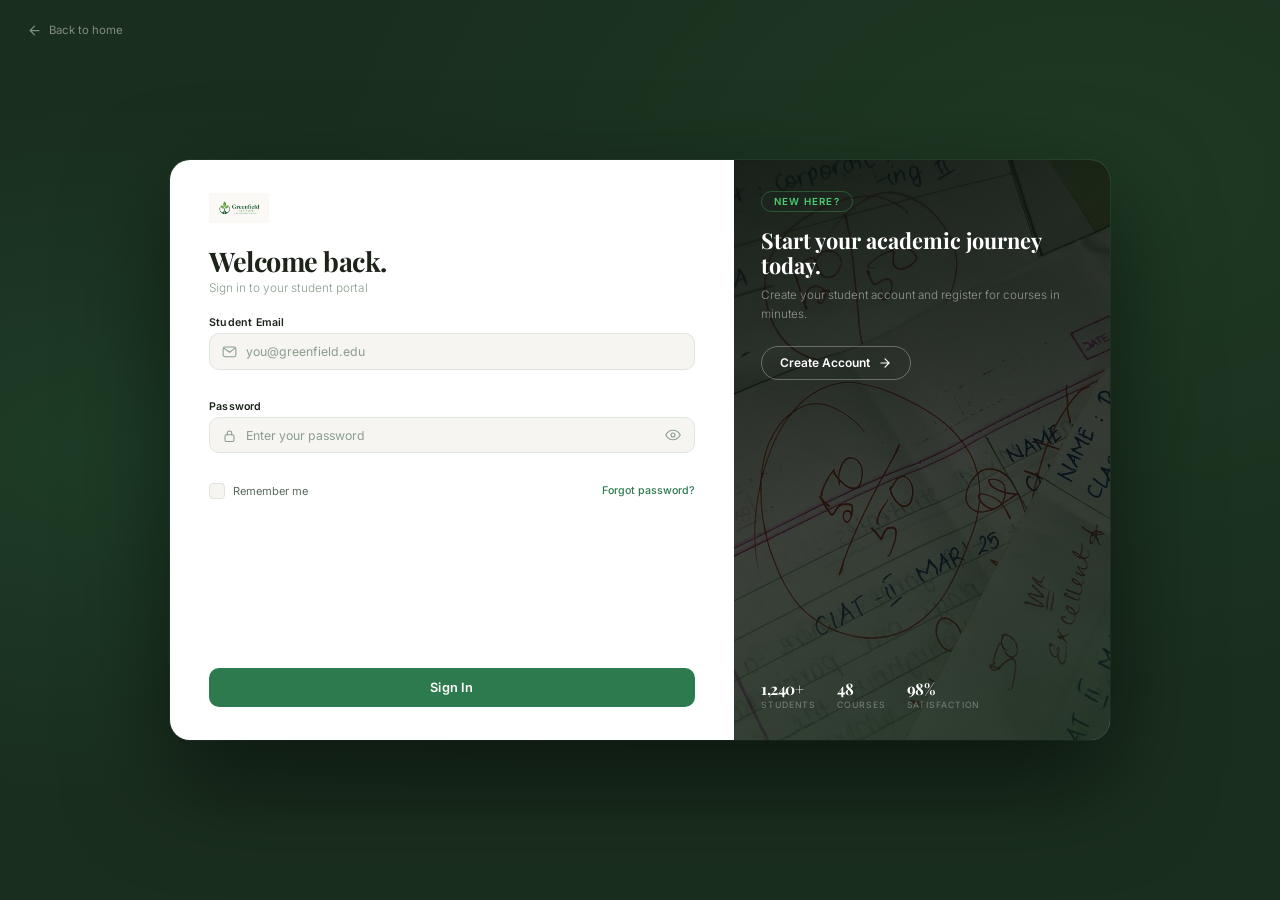
==== login.html @ 72e385e0 "first commit" ====
<!DOCTYPE html>
<html lang="en">
<head>
  <meta charset="UTF-8"/>
  <meta name="viewport" content="width=device-width, initial-scale=1.0"/>
  <title>Sign In &mdash; Greenfield Institute</title>
  <link rel="preconnect" href="https://fonts.googleapis.com">
  <link rel="preconnect" href="https://fonts.gstatic.com" crossorigin>
  <link href="https://fonts.googleapis.com/css2?family=Playfair+Display:ital,wght@0,600;0,700;1,600&family=Inter:wght@300;400;500;600&display=swap" rel="stylesheet">
  <link rel="stylesheet" href="css/auth.css"/>
</head>
<body>

  <a href="index.html" class="back-home">
    <svg width="15" height="15" viewBox="0 0 24 24" fill="none" stroke="currentColor" stroke-width="2" stroke-linecap="round" stroke-linejoin="round">
      <path d="M19 12H5M12 5l-7 7 7 7"/>
    </svg>
    Back to home
  </a>

  <div class="auth-shell">

    <div class="auth-slider" id="authSlider">

      <!-- LOGIN PANEL -->
      <div class="auth-pane pane-login">

        <div class="form-side">
          <a href="index.html" class="auth-logo">
            <img src="images/logo.png" alt="Greenfield Institute" class="auth-logo-img"/>
          </a>

          <div class="form-body">
            <h1 class="form-title">Welcome back.</h1>
            <p class="form-sub">Sign in to your student portal</p>

            <form class="auth-form" id="loginForm" action="php/login.php" method="POST" novalidate>

              <div class="field-group">
                <label for="loginEmail">Student Email</label>
                <div class="field-wrap">
                  <svg class="field-icon" viewBox="0 0 20 20" fill="none">
                    <path d="M2.5 5.5L10 11L17.5 5.5" stroke="currentColor" stroke-width="1.4" stroke-linecap="round"/>
                    <rect x="1.5" y="4" width="17" height="13" rx="2.5" stroke="currentColor" stroke-width="1.4"/>
                  </svg>
                  <input type="email" id="loginEmail" name="email" placeholder="you@greenfield.edu" autocomplete="email" required/>
                </div>
                <span class="field-error" id="loginEmailErr"></span>
              </div>

              <div class="field-group">
                <label for="loginPass">Password</label>
                <div class="field-wrap">
                  <svg class="field-icon" viewBox="0 0 20 20" fill="none">
                    <rect x="4" y="9" width="12" height="9" rx="2" stroke="currentColor" stroke-width="1.4"/>
                    <path d="M7 9V7C7 5.34 8.34 4 10 4C11.66 4 13 5.34 13 7V9" stroke="currentColor" stroke-width="1.4" stroke-linecap="round"/>
                  </svg>
                  <input type="password" id="loginPass" name="password" placeholder="Enter your password" autocomplete="current-password" required/>
                  <button type="button" class="toggle-pass" data-target="loginPass" aria-label="Show password">
                    <svg class="eye-show" viewBox="0 0 20 20" fill="none"><path d="M1 10C1 10 4 4 10 4C16 4 19 10 19 10C19 10 16 16 10 16C4 16 1 10 1 10Z" stroke="currentColor" stroke-width="1.4"/><circle cx="10" cy="10" r="2.5" stroke="currentColor" stroke-width="1.4"/></svg>
                    <svg class="eye-hide" viewBox="0 0 20 20" fill="none" style="display:none"><path d="M2 2L18 18M8.5 8.6C8.18 8.94 8 9.45 8 10C8 11.1 8.9 12 10 12C10.55 12 11.06 11.82 11.4 11.5M4.5 5.5C2.56 6.96 1 10 1 10C1 10 4 16 10 16C11.75 16 13.32 15.38 14.62 14.46" stroke="currentColor" stroke-width="1.4" stroke-linecap="round"/><path d="M16.5 13C17.9 11.64 19 10 19 10C19 10 16 4 10 4C9.13 4 8.31 4.14 7.55 4.4" stroke="currentColor" stroke-width="1.4" stroke-linecap="round"/></svg>
                  </button>
                </div>
                <span class="field-error" id="loginPassErr"></span>
              </div>

              <div class="form-row">
                <label class="check-label">
                  <input type="checkbox" name="remember"/>
                  <span class="check-box"></span>
                  Remember me
                </label>
                <a href="#" class="forgot-link">Forgot password?</a>
              </div>

              <div class="server-msg" id="loginServerMsg" style="display:none"></div>

              <button type="submit" class="btn-submit" id="loginBtn">
                <span class="btn-label">Sign In</span>
                <span class="btn-spinner" style="display:none">
                  <svg viewBox="0 0 24 24" fill="none" stroke="currentColor" stroke-width="2.5"><path d="M12 2v4M12 18v4M4.93 4.93l2.83 2.83M16.24 16.24l2.83 2.83M2 12h4M18 12h4M4.93 19.07l2.83-2.83M16.24 7.76l2.83-2.83"/></svg>
                </span>
              </button>

            </form>
          </div>
        </div>

        <div class="image-side" style="background-image:url('images/image6.jpg')">
          <div class="image-overlay"></div>
          <div class="image-content">
            <div class="image-tag">New here?</div>
            <h2>Start your academic journey today.</h2>
            <p>Create your student account and register for courses in minutes.</p>
            <button class="btn-slide" id="goRegister">
              Create Account
              <svg width="14" height="14" viewBox="0 0 24 24" fill="none" stroke="currentColor" stroke-width="2" stroke-linecap="round"><path d="M5 12h14M12 5l7 7-7 7"/></svg>
            </button>
          </div>
          <div class="image-stats">
            <div class="istat"><strong>1,240+</strong><span>Students</span></div>
            <div class="istat"><strong>48</strong><span>Courses</span></div>
            <div class="istat"><strong>98%</strong><span>Satisfaction</span></div>
          </div>
        </div>

      </div>

      <!-- REGISTER PANEL -->
      <div class="auth-pane pane-register">

        <div class="image-side image-side-left" style="background-image:url('images/image8.jpg')">
          <div class="image-overlay"></div>
          <div class="image-content">
            <div class="image-tag">Already enrolled?</div>
            <h2>Sign back in and pick up where you left off.</h2>
            <p>Your courses, your schedule, your progress — all waiting for you.</p>
            <button class="btn-slide" id="goLogin">
              Sign In
              <svg width="14" height="14" viewBox="0 0 24 24" fill="none" stroke="currentColor" stroke-width="2" stroke-linecap="round"><path d="M5 12h14M12 5l7 7-7 7"/></svg>
            </button>
          </div>
          <div class="image-stats">
            <div class="istat"><strong>48</strong><span>Courses</span></div>
            <div class="istat"><strong>12</strong><span>Departments</span></div>
            <div class="istat"><strong>Free</strong><span>To join</span></div>
          </div>
        </div>

        <div class="form-side">
          <a href="index.html" class="auth-logo">
            <img src="images/logo.png" alt="Greenfield Institute" class="auth-logo-img"/>
          </a>

          <div class="form-body">
            <h1 class="form-title">Create account.</h1>
            <p class="form-sub">Join the Greenfield student portal</p>

            <form class="auth-form" id="registerForm" action="php/register.php" method="POST" novalidate>

              <div class="fields-row">
                <div class="field-group">
                  <label for="regFirst">First Name</label>
                  <div class="field-wrap">
                    <svg class="field-icon" viewBox="0 0 20 20" fill="none"><circle cx="10" cy="7" r="3.5" stroke="currentColor" stroke-width="1.4"/><path d="M3 17C3 13.69 6.13 11 10 11C13.87 11 17 13.69 17 17" stroke="currentColor" stroke-width="1.4" stroke-linecap="round"/></svg>
                    <input type="text" id="regFirst" name="first_name" placeholder="James" autocomplete="given-name" required/>
                  </div>
                  <span class="field-error" id="regFirstErr"></span>
                </div>
                <div class="field-group">
                  <label for="regLast">Last Name</label>
                  <div class="field-wrap">
                    <svg class="field-icon" viewBox="0 0 20 20" fill="none"><circle cx="10" cy="7" r="3.5" stroke="currentColor" stroke-width="1.4"/><path d="M3 17C3 13.69 6.13 11 10 11C13.87 11 17 13.69 17 17" stroke="currentColor" stroke-width="1.4" stroke-linecap="round"/></svg>
                    <input type="text" id="regLast" name="last_name" placeholder="Mutua" autocomplete="family-name" required/>
                  </div>
                  <span class="field-error" id="regLastErr"></span>
                </div>
              </div>

              <div class="field-group">
                <label for="regEmail">Student Email</label>
                <div class="field-wrap">
                  <svg class="field-icon" viewBox="0 0 20 20" fill="none"><path d="M2.5 5.5L10 11L17.5 5.5" stroke="currentColor" stroke-width="1.4" stroke-linecap="round"/><rect x="1.5" y="4" width="17" height="13" rx="2.5" stroke="currentColor" stroke-width="1.4"/></svg>
                  <input type="email" id="regEmail" name="email" placeholder="you@greenfield.edu" autocomplete="email" required/>
                </div>
                <span class="field-error" id="regEmailErr"></span>
              </div>

              <div class="field-group">
                <label for="regStudentId">Student ID</label>
                <div class="field-wrap">
                  <svg class="field-icon" viewBox="0 0 20 20" fill="none"><rect x="2" y="4" width="16" height="13" rx="2.5" stroke="currentColor" stroke-width="1.4"/><path d="M5 8.5H9M5 11.5H12" stroke="currentColor" stroke-width="1.4" stroke-linecap="round"/><circle cx="14" cy="10" r="2" stroke="currentColor" stroke-width="1.3"/></svg>
                  <input type="text" id="regStudentId" name="student_id" placeholder="SCM211-XXXX/YYYY" required/>
                </div>
                <span class="field-error" id="regStudentIdErr"></span>
              </div>

              <div class="field-group">
                <label for="regPass">Password</label>
                <div class="field-wrap">
                  <svg class="field-icon" viewBox="0 0 20 20" fill="none"><rect x="4" y="9" width="12" height="9" rx="2" stroke="currentColor" stroke-width="1.4"/><path d="M7 9V7C7 5.34 8.34 4 10 4C11.66 4 13 5.34 13 7V9" stroke="currentColor" stroke-width="1.4" stroke-linecap="round"/></svg>
                  <input type="password" id="regPass" name="password" placeholder="Create a strong password" autocomplete="new-password" required/>
                  <button type="button" class="toggle-pass" data-target="regPass" aria-label="Show password">
                    <svg class="eye-show" viewBox="0 0 20 20" fill="none"><path d="M1 10C1 10 4 4 10 4C16 4 19 10 19 10C19 10 16 16 10 16C4 16 1 10 1 10Z" stroke="currentColor" stroke-width="1.4"/><circle cx="10" cy="10" r="2.5" stroke="currentColor" stroke-width="1.4"/></svg>
                    <svg class="eye-hide" viewBox="0 0 20 20" fill="none" style="display:none"><path d="M2 2L18 18" stroke="currentColor" stroke-width="1.4" stroke-linecap="round"/></svg>
                  </button>
                </div>
                <div class="pass-strength">
                  <div class="ps-bar" id="psBar"></div>
                </div>
                <span class="field-error" id="regPassErr"></span>
              </div>

              <label class="check-label terms-check">
                <input type="checkbox" name="terms" id="regTerms" required/>
                <span class="check-box"></span>
                I agree to the <a href="#" class="terms-link">Terms of Service</a>
              </label>
              <span class="field-error" id="regTermsErr"></span>

              <div class="server-msg" id="registerServerMsg" style="display:none"></div>

              <button type="submit" class="btn-submit" id="registerBtn">
                <span class="btn-label">Create Account</span>
                <span class="btn-spinner" style="display:none">
                  <svg viewBox="0 0 24 24" fill="none" stroke="currentColor" stroke-width="2.5"><path d="M12 2v4M12 18v4M4.93 4.93l2.83 2.83M16.24 16.24l2.83 2.83M2 12h4M18 12h4M4.93 19.07l2.83-2.83M16.24 7.76l2.83-2.83"/></svg>
                </span>
              </button>

            </form>
          </div>
        </div>

      </div>

    </div>
  </div>

  <script src="js/auth.js"></script>
</body>
</html>
---- css/auth.css ----
@import url('https://fonts.googleapis.com/css2?family=Playfair+Display:ital,wght@0,600;0,700;1,600&family=Inter:wght@300;400;500;600&display=swap');

:root {
  --forest:     #1a2e1e;
  --forest-mid: #2d4a32;
  --accent:     #2d7a4e;
  --accent-br:  #4ecb71;
  --white:      #ffffff;
  --off-white:  #f6f5f2;
  --text:       #1c2419;
  --text-mid:   #5a6b5e;
  --text-lt:    #8a9e8e;
  --border:     #dde5df;
  --border-f:   #2d7a4e;
  --error:      #c0392b;
  --success:    #2d7a4e;
  --font-serif: 'Playfair Display', Georgia, serif;
  --font-sans:  'Inter', system-ui, sans-serif;
  --radius:     20px;
  --radius-sm:  10px;
  --slide-dur:  0.6s;
}

*, *::before, *::after { margin:0; padding:0; box-sizing:border-box; }
html { font-size: 15px; }

body {
  min-height: 100vh;
  background: var(--forest);
  background-image:
    radial-gradient(ellipse at 15% 50%, rgba(45,122,78,0.2) 0%, transparent 55%),
    radial-gradient(ellipse at 85% 20%, rgba(78,203,113,0.07) 0%, transparent 50%);
  display: flex;
  align-items: center;
  justify-content: center;
  font-family: var(--font-sans);
  -webkit-font-smoothing: antialiased;
  padding: 1.5rem;
}

.back-home {
  position: fixed;
  top: 1.5rem;
  left: 1.8rem;
  display: flex;
  align-items: center;
  gap: 7px;
  color: rgba(255,255,255,0.45);
  text-decoration: none;
  font-size: 0.76rem;
  font-weight: 400;
  transition: color .2s;
  z-index: 100;
}
.back-home:hover { color: rgba(255,255,255,0.85); }

.auth-shell {
  width: min(940px, 100%);
  height: min(580px, 90vh);
  border-radius: var(--radius);
  overflow: hidden;
  box-shadow: 0 40px 100px rgba(0,0,0,0.5), 0 0 0 1px rgba(255,255,255,0.06);
  position: relative;
}

.auth-slider {
  display: flex;
  width: 200%;
  height: 100%;
  transition: transform var(--slide-dur) cubic-bezier(0.77, 0, 0.18, 1);
}

.auth-slider.show-register {
  transform: translateX(-50%);
}

.auth-pane {
  width: 50%;
  height: 100%;
  display: flex;
  flex-shrink: 0;
}

.form-side {
  flex: 1;
  background: var(--white);
  display: flex;
  flex-direction: column;
  padding: 2.2rem 2.6rem;
  overflow-y: auto;
  min-width: 0;
}

.image-side {
  width: 40%;
  flex-shrink: 0;
  position: relative;
  background-size: cover;
  background-position: center;
  display: flex;
  flex-direction: column;
  justify-content: space-between;
  padding: 2rem 1.8rem;
}

.image-side-left { order: -1; }

.image-overlay {
  position: absolute;
  inset: 0;
  background: linear-gradient(
    160deg,
    rgba(12,22,14,0.92) 0%,
    rgba(12,22,14,0.75) 55%,
    rgba(20,40,24,0.88) 100%
  );
}

.image-content {
  position: relative;
  z-index: 1;
}

.image-tag {
  display: inline-block;
  font-size: 0.65rem;
  font-weight: 600;
  letter-spacing: 1.2px;
  text-transform: uppercase;
  color: var(--accent-br);
  border: 1px solid rgba(78,203,113,0.3);
  border-radius: 50px;
  padding: .28rem .8rem;
  margin-bottom: 1rem;
}

.image-content h2 {
  font-family: var(--font-serif);
  font-size: 1.45rem;
  font-weight: 700;
  color: var(--white);
  line-height: 1.15;
  margin-bottom: .6rem;
}

.image-content p {
  font-size: 0.78rem;
  color: rgba(255,255,255,0.5);
  line-height: 1.65;
  margin-bottom: 1.4rem;
  font-weight: 300;
}

.btn-slide {
  display: inline-flex;
  align-items: center;
  gap: 8px;
  background: transparent;
  border: 1.5px solid rgba(255,255,255,0.3);
  color: #fff;
  font-family: var(--font-sans);
  font-size: 0.8rem;
  font-weight: 600;
  padding: .58rem 1.2rem;
  border-radius: 50px;
  cursor: pointer;
  transition: background .2s, border-color .2s;
}
.btn-slide:hover {
  background: rgba(255,255,255,0.1);
  border-color: rgba(255,255,255,0.55);
}

.image-stats {
  position: relative;
  z-index: 1;
  display: flex;
  gap: 1.4rem;
}

.istat { display: flex; flex-direction: column; }
.istat strong {
  font-family: var(--font-serif);
  font-size: 1.05rem;
  font-weight: 700;
  color: var(--white);
  letter-spacing: -0.5px;
  line-height: 1;
}
.istat span {
  font-size: 0.58rem;
  color: rgba(255,255,255,0.35);
  letter-spacing: .9px;
  text-transform: uppercase;
  margin-top: 3px;
}

.auth-logo {
  display: flex;
  align-items: center;
  text-decoration: none;
  margin-bottom: 1.6rem;
  flex-shrink: 0;
}

.auth-logo-img {
  height: 30px;
  width: auto;
  display: block;
}

.form-body {
  flex: 1;
  display: flex;
  flex-direction: column;
}

.form-title {
  font-family: var(--font-serif);
  font-size: 1.8rem;
  font-weight: 700;
  color: var(--text);
  letter-spacing: -0.5px;
  line-height: 1.1;
  margin-bottom: .3rem;
}

.form-sub {
  font-size: 0.79rem;
  color: var(--text-lt);
  font-weight: 300;
  margin-bottom: 1.4rem;
}

.auth-form {
  display: flex;
  flex-direction: column;
  gap: .85rem;
  flex: 1;
}

.fields-row {
  display: grid;
  grid-template-columns: 1fr 1fr;
  gap: .65rem;
}

.field-group {
  display: flex;
  flex-direction: column;
  gap: .28rem;
}

.field-group label {
  font-size: 0.71rem;
  font-weight: 600;
  color: var(--text);
  letter-spacing: .2px;
}

.field-wrap {
  position: relative;
  display: flex;
  align-items: center;
}

.field-icon {
  position: absolute;
  left: .85rem;
  width: 15px; height: 15px;
  color: var(--text-lt);
  flex-shrink: 0;
  pointer-events: none;
}

.field-wrap input {
  width: 100%;
  background: var(--off-white);
  border: 1.5px solid var(--border);
  border-radius: var(--radius-sm);
  padding: .65rem .85rem .65rem 2.4rem;
  font-family: var(--font-sans);
  font-size: 0.82rem;
  color: var(--text);
  outline: none;
  transition: border-color .2s, background .2s, box-shadow .2s;
}

.field-wrap input::placeholder { color: var(--text-lt); }

.field-wrap input:focus {
  background: var(--white);
  border-color: var(--border-f);
  box-shadow: 0 0 0 3px rgba(45,122,78,0.1);
}

.field-wrap input.has-error {
  border-color: var(--error);
  box-shadow: 0 0 0 3px rgba(192,57,43,0.08);
}

.field-wrap input.is-valid { border-color: var(--accent-br); }

.toggle-pass {
  position: absolute;
  right: .75rem;
  background: none;
  border: none;
  cursor: pointer;
  color: var(--text-lt);
  padding: .2rem;
  display: flex;
  align-items: center;
  transition: color .2s;
}
.toggle-pass:hover { color: var(--text-mid); }
.toggle-pass svg { width:16px; height:16px; }

.field-error {
  font-size: 0.67rem;
  color: var(--error);
  font-weight: 400;
  min-height: .85rem;
  display: block;
}

.form-row {
  display: flex;
  align-items: center;
  justify-content: space-between;
  gap: .5rem;
}

.check-label {
  display: flex;
  align-items: center;
  gap: .55rem;
  cursor: pointer;
  font-size: 0.74rem;
  color: var(--text-mid);
  user-select: none;
}

.check-label input[type="checkbox"] { display: none; }

.check-box {
  width: 16px; height: 16px;
  border: 1.5px solid var(--border);
  border-radius: 4px;
  flex-shrink: 0;
  background: var(--off-white);
  transition: background .2s, border-color .2s;
  display: flex; align-items: center; justify-content: center;
}

.check-label input:checked + .check-box {
  background: var(--accent);
  border-color: var(--accent);
}

.check-label input:checked + .check-box::after {
  content: '';
  width: 5px; height: 9px;
  border: 1.5px solid #fff;
  border-top: none;
  border-left: none;
  transform: rotate(45deg) translateY(-1px);
  display: block;
}

.forgot-link {
  font-size: 0.71rem;
  color: var(--accent);
  text-decoration: none;
  font-weight: 500;
  transition: color .2s;
}
.forgot-link:hover { color: var(--forest-mid); }

.terms-link {
  color: var(--accent);
  text-decoration: none;
  font-weight: 500;
}
.terms-link:hover { text-decoration: underline; }

.pass-strength {
  height: 2.5px;
  background: var(--border);
  border-radius: 3px;
  overflow: hidden;
  margin-top: .15rem;
}

.ps-bar {
  height: 100%;
  border-radius: 3px;
  width: 0;
  transition: width .4s ease, background .4s ease;
}

.server-msg {
  font-size: 0.76rem;
  padding: .6rem .9rem;
  border-radius: var(--radius-sm);
  font-weight: 500;
}

.server-msg.is-error {
  background: rgba(192,57,43,0.08);
  color: var(--error);
  border: 1px solid rgba(192,57,43,0.15);
}

.server-msg.is-success {
  background: rgba(45,122,78,0.08);
  color: var(--success);
  border: 1px solid rgba(45,122,78,0.2);
}

.btn-submit {
  background: var(--accent);
  color: #fff;
  border: none;
  border-radius: var(--radius-sm);
  padding: .8rem;
  font-family: var(--font-sans);
  font-size: 0.85rem;
  font-weight: 600;
  cursor: pointer;
  display: flex;
  align-items: center;
  justify-content: center;
  gap: 8px;
  transition: background .2s, transform .15s, box-shadow .2s;
  margin-top: auto;
  letter-spacing: .2px;
}

.btn-submit:hover {
  background: var(--forest-mid);
  transform: translateY(-1px);
  box-shadow: 0 6px 20px rgba(45,122,78,0.25);
}

.btn-submit:active { transform: translateY(0); }
.btn-submit:disabled { opacity: .6; cursor: not-allowed; transform: none; }

.btn-spinner svg {
  width: 16px; height: 16px;
  animation: spin .7s linear infinite;
}

@keyframes spin { to { transform: rotate(360deg); } }
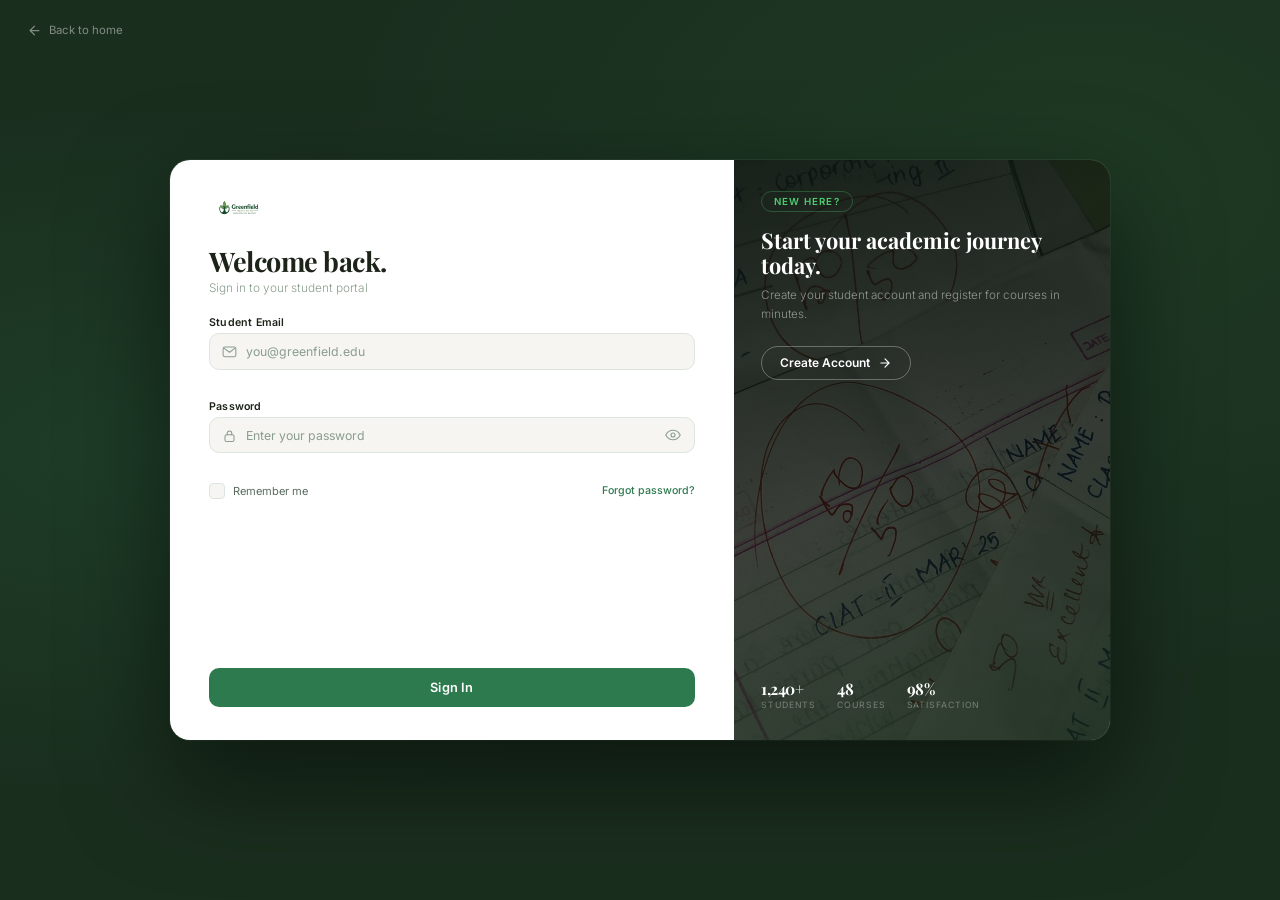
==== commit 4ddd3a53: "changes" ====
--- a/login.html
+++ b/login.html
@@ -27,7 +27,7 @@
 
         <div class="form-side">
           <a href="index.html" class="auth-logo">
-            <img src="images/logo.png" alt="Greenfield Institute" class="auth-logo-img"/>
+            <img src="images/logo.svg" alt="Greenfield Institute" class="auth-logo-img"/>
           </a>
 
           <div class="form-body">
@@ -129,7 +129,7 @@
 
         <div class="form-side">
           <a href="index.html" class="auth-logo">
-            <img src="images/logo.png" alt="Greenfield Institute" class="auth-logo-img"/>
+            <img src="images/logo.svg" alt="Greenfield Institute" class="auth-logo-img"/>
           </a>
 
           <div class="form-body">
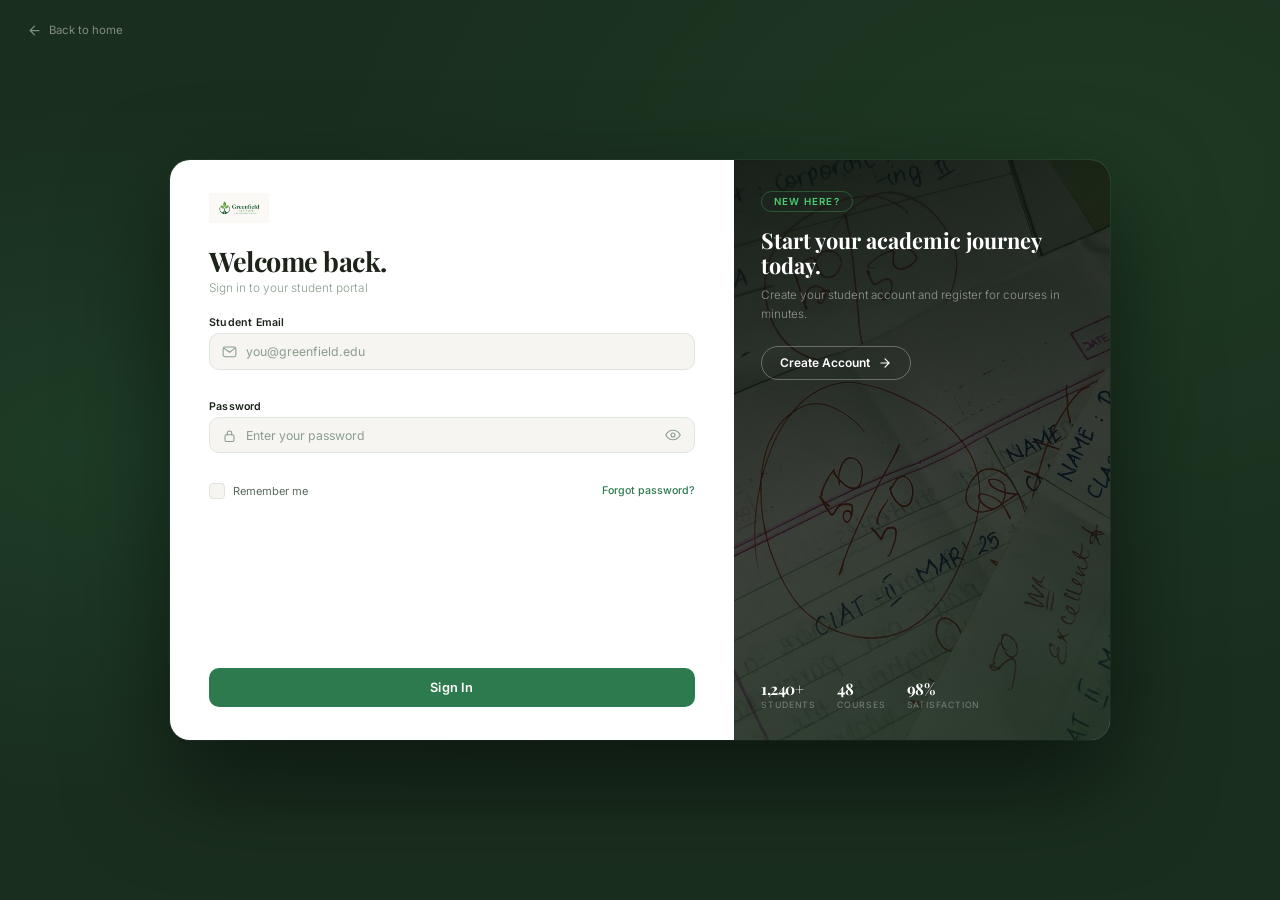
==== commit 48d2d905: "fix: mobile auth, forgot password, responsive improvements" ====
--- a/login.html
+++ b/login.html
@@ -27,7 +27,7 @@
 
         <div class="form-side">
           <a href="index.html" class="auth-logo">
-            <img src="images/logo.svg" alt="Greenfield Institute" class="auth-logo-img"/>
+            <img src="images/logo.png" alt="Greenfield Institute" class="auth-logo-img"/>
           </a>
 
           <div class="form-body">
@@ -129,7 +129,7 @@
 
         <div class="form-side">
           <a href="index.html" class="auth-logo">
-            <img src="images/logo.svg" alt="Greenfield Institute" class="auth-logo-img"/>
+            <img src="images/logo.png" alt="Greenfield Institute" class="auth-logo-img"/>
           </a>
 
           <div class="form-body">
--- a/css/auth.css
+++ b/css/auth.css
@@ -451,4 +451,160 @@
   animation: spin .7s linear infinite;
 }
 
-@keyframes spin { to { transform: rotate(360deg); } }+
+/* ══════════════════════════════════════════════════════
+   AUTH PAGE — RESPONSIVE
+   ══════════════════════════════════════════════════════ */
+
+/* Mobile tab switcher */
+.auth-mobile-tabs {
+  display: none;
+  width: 100%;
+  background: var(--off-white);
+  border-radius: 12px;
+  padding: 4px;
+  margin-bottom: 1.5rem;
+  flex-shrink: 0;
+}
+.auth-tab-btn {
+  flex: 1;
+  padding: 0.6rem;
+  border: none;
+  background: transparent;
+  border-radius: 9px;
+  font-family: var(--font-sans);
+  font-size: 0.82rem;
+  font-weight: 600;
+  color: var(--text-mid);
+  cursor: pointer;
+  transition: background 0.2s, color 0.2s, box-shadow 0.2s;
+}
+.auth-tab-btn.active {
+  background: var(--white);
+  color: var(--accent);
+  box-shadow: 0 1px 6px rgba(0,0,0,0.1);
+}
+
+/* Mobile header strip */
+.auth-mobile-header {
+  display: none;
+  align-items: center;
+  gap: 0.75rem;
+  margin-bottom: 1.25rem;
+  flex-shrink: 0;
+}
+.auth-mobile-logo { height: 28px; width: auto; display: block; }
+.auth-mobile-badge {
+  margin-left: auto;
+  font-size: 0.65rem;
+  font-weight: 600;
+  letter-spacing: 1px;
+  text-transform: uppercase;
+  color: var(--accent);
+  background: rgba(45,122,78,0.1);
+  border: 1px solid rgba(45,122,78,0.2);
+  padding: 0.2rem 0.65rem;
+  border-radius: 50px;
+}
+
+@media (max-width: 768px) {
+  body {
+    padding: 0;
+    align-items: flex-start;
+    background-image: none;
+    background: var(--forest);
+    min-height: 100vh;
+  }
+
+  .back-home {
+    position: fixed;
+    top: 0.85rem;
+    left: 1rem;
+    z-index: 200;
+    font-size: 0.72rem;
+    color: rgba(255,255,255,0.75);
+  }
+  .back-home svg { stroke: rgba(255,255,255,0.75); }
+
+  .auth-shell {
+    width: 100%;
+    height: 100vh;
+    min-height: 100vh;
+    border-radius: 0;
+    box-shadow: none;
+    display: flex;
+    flex-direction: column;
+    overflow: hidden; /* critical — clips the slider */
+  }
+
+  /* Green gradient header image strip */
+  .auth-shell::before {
+    content: '';
+    display: block;
+    height: 130px;
+    flex-shrink: 0;
+    background:
+      linear-gradient(to bottom, rgba(26,46,30,0.7) 0%, rgba(26,46,30,0.3) 100%),
+      url('../images/image6.jpg') center/cover no-repeat;
+  }
+
+  /* On mobile: show/hide panes instead of sliding (avoids width overflow issues) */
+  .auth-slider {
+    width: 100%;
+    flex: 1;
+    height: auto;
+    display: block;
+    transform: none !important;
+    transition: none !important;
+  }
+
+  .auth-slider.show-register {
+    transform: none !important;
+  }
+
+  .auth-pane {
+    width: 100%;
+    height: auto;
+    flex-direction: column;
+    display: none;
+  }
+
+  /* Show login pane by default */
+  .auth-slider:not(.show-register) .pane-login { display: flex; }
+
+  /* Show register pane when active */
+  .auth-slider.show-register .pane-register { display: flex; }
+
+  /* Hide image panels */
+  .image-side { display: none !important; }
+
+  /* Form side fills the pane */
+  .form-side {
+    width: 100%;
+    padding: 1.75rem 1.5rem 3rem;
+    border-radius: 20px 20px 0 0;
+    margin-top: -20px;
+    flex: 1;
+    overflow-y: auto;
+    background: var(--white);
+  }
+
+  /* Show mobile UI */
+  .auth-mobile-tabs { display: flex; }
+  .auth-mobile-header { display: flex; }
+
+  /* Hide desktop logo */
+  .auth-logo { display: none; }
+
+  .fields-row { grid-template-columns: 1fr 1fr; gap: 0.65rem; }
+  .form-title { font-size: 1.55rem; }
+  .form-sub { margin-bottom: 1rem; }
+}
+
+@media (max-width: 480px) {
+  .auth-shell::before { height: 110px; }
+  .form-side { padding: 1.5rem 1.2rem 2.5rem; }
+  .fields-row { grid-template-columns: 1fr; }
+  .form-title { font-size: 1.35rem; }
+  .form-row { flex-direction: column; align-items: flex-start; gap: 0.5rem; }
+}
